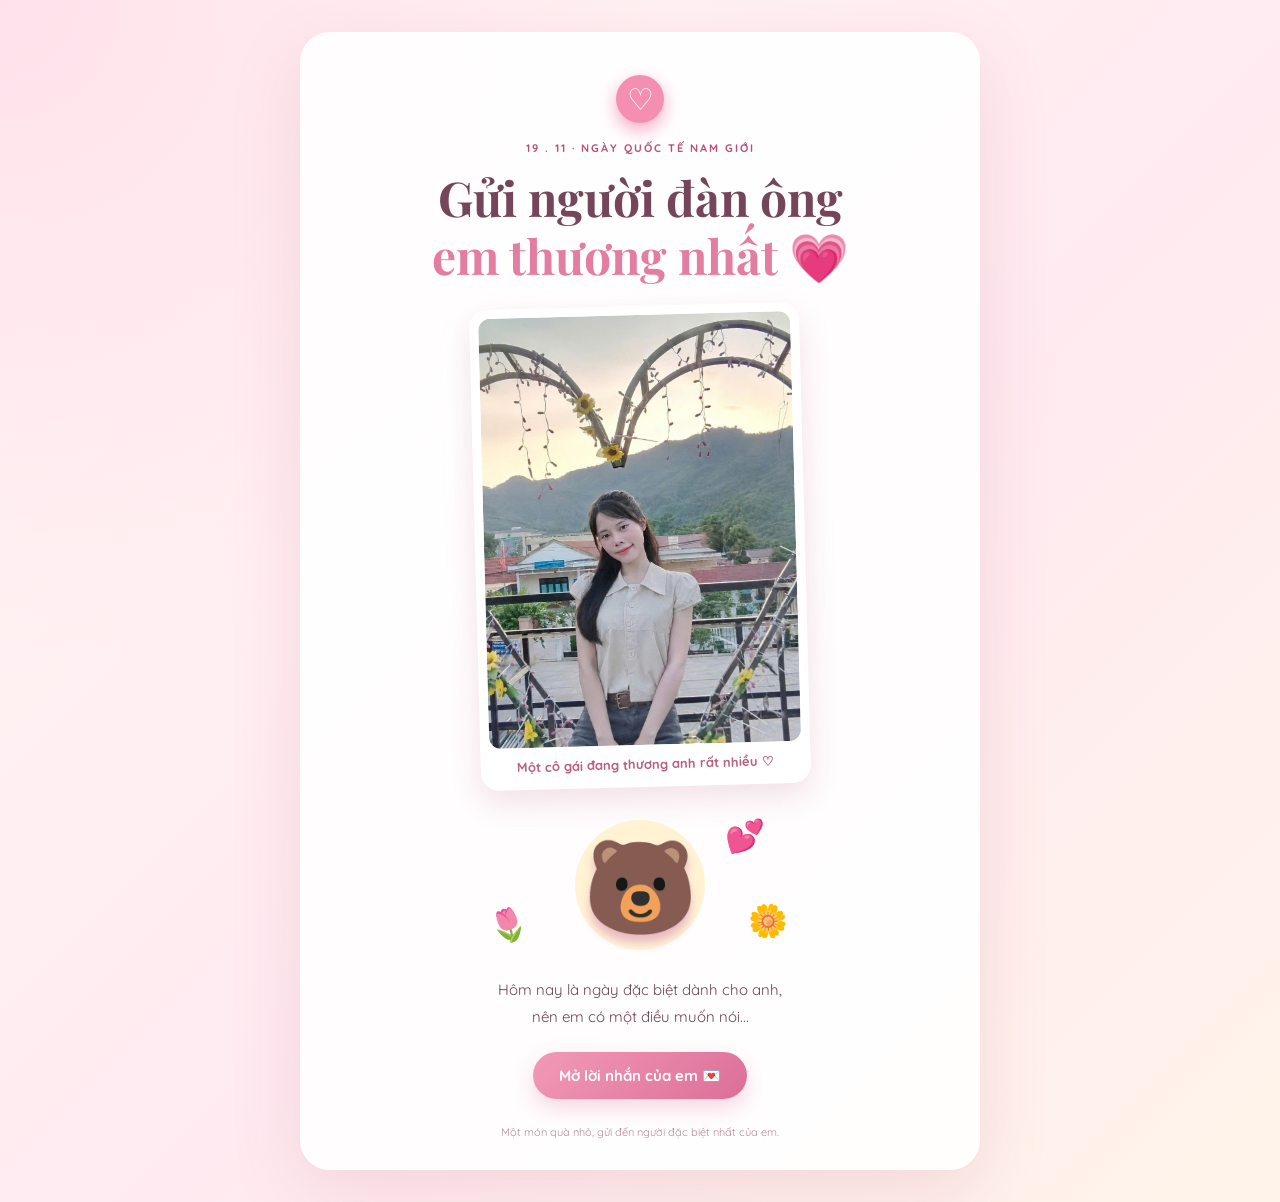
==== index.html @ 7b3e1432 "Add files via upload" ====
<!DOCTYPE html>
<html lang="vi">
<head>
  <meta charset="UTF-8">
  <meta name="viewport" content="width=device-width, initial-scale=1.0">
  <meta name="theme-color" content="#fff0f5">
  <title>Gửi chồng yêu của em 💗</title>
  <link rel="stylesheet" href="style.css">
</head>
<body>
  <div class="floating-hearts" aria-hidden="true"></div>
  <main class="card">
    <div class="top-heart">♡</div>
    <p class="eyebrow">19 . 11 · NGÀY QUỐC TẾ NAM GIỚI</p>
    <h1>Gửi người đàn ông<br><span>em thương nhất</span> 💗</h1>

    <div class="photo-frame">
      <img src="anh-em.jpg" alt="Ảnh của em gửi tặng chồng yêu">
      <span class="photo-caption">Một cô gái đang thương anh rất nhiều ♡</span>
    </div>

    <div class="illustration" aria-hidden="true">
      <div class="sun"></div><div class="bear">🐻</div>
      <div class="flower flower-one">🌷</div><div class="flower flower-two">🌼</div>
      <div class="little-heart">💕</div>
    </div>

    <p class="intro">Hôm nay là ngày đặc biệt dành cho anh,<br>nên em có một điều muốn nói...</p>
    <button id="openLetter" class="main-button">Mở lời nhắn của em 💌</button>

    <section id="letter" class="letter" aria-hidden="true">
      <div class="letter-line"></div>
      <h2>Chúc mừng ngày 19/11, chồng yêu! 🥰</h2>
      <p>Cảm ơn anh vì đã luôn ở bên em, yêu thương, quan tâm và cùng em đi qua những ngày vui buồn. Em mong anh luôn mạnh khỏe, bình an, công việc thuận lợi và lúc nào cũng giữ được nụ cười trên môi.</p>
      <p>Mong rằng mỗi ngày của anh đều có thật nhiều niềm vui, còn những mệt mỏi thì cứ để em cùng anh san sẻ nhé. Em không cần điều gì quá lớn lao, chỉ mong chúng mình luôn yêu thương, tôn trọng và nắm tay nhau thật lâu.</p>
      <p class="signature">Em thương anh nhiều lắm! 💗</p>
      <div class="kiss">💋</div>
    </section>
    <p class="footer">Một món quà nhỏ, gửi đến người đặc biệt nhất của em.</p>
  </main>
  <script src="script.js"></script>
</body>
</html>
---- style.css ----
@import url('https://fonts.googleapis.com/css2?family=Quicksand:wght@400;500;600;700&family=Playfair+Display:wght@600;700&display=swap');
:root{--pink:#f48fb1;--deep:#b94f78;--ink:#684653}
*{box-sizing:border-box}
body{margin:0;min-height:100vh;padding:32px 16px;display:grid;place-items:center;overflow-x:hidden;background:radial-gradient(circle at top left,#ffe1eb,transparent 38%),linear-gradient(135deg,#fff7f4,#ffeaf1 55%,#fff4e9);color:var(--ink);font-family:'Quicksand',sans-serif}
.card{position:relative;width:min(100%,680px);padding:42px clamp(22px,6vw,58px) 30px;text-align:center;background:rgba(255,255,255,.9);border:1px solid rgba(255,255,255,.9);border-radius:30px;box-shadow:0 22px 70px rgba(181,91,126,.16);animation:appear .9s ease both;z-index:1}
.top-heart{width:48px;height:48px;margin:0 auto 18px;display:grid;place-items:center;color:white;background:var(--pink);border-radius:50%;font-size:30px;box-shadow:0 7px 18px #f4a9c2}
.eyebrow{color:var(--deep);font-size:11px;letter-spacing:2px;font-weight:700}
h1{margin:14px 0 22px;font-family:'Playfair Display',serif;font-size:clamp(31px,6vw,48px);line-height:1.2;color:#75465a}
h1 span{color:#e47da2}
.photo-frame{width:min(100%,330px);margin:0 auto 20px;padding:9px 9px 15px;background:#fff;border-radius:18px;box-shadow:0 12px 30px rgba(181,91,126,.18);transform:rotate(-1.5deg)}
.photo-frame img{display:block;width:100%;max-height:430px;object-fit:cover;object-position:center 38%;border-radius:12px}
.photo-caption{display:block;margin-top:11px;color:#b85f82;font-size:13px;font-weight:700}
.illustration{height:155px;position:relative;display:grid;place-items:center;margin:8px auto 14px;max-width:340px}
.sun{position:absolute;width:130px;height:130px;border-radius:50%;background:#fff0c9;opacity:.8}
.bear{position:relative;z-index:1;font-size:92px;filter:drop-shadow(0 8px 5px #e9b8c4)}
.flower,.little-heart{position:absolute;font-size:32px}.flower-one{left:18px;bottom:18px;transform:rotate(-15deg)}.flower-two{right:22px;bottom:22px}.little-heart{right:45px;top:8px;animation:pulse 1.5s infinite}
.intro{line-height:1.8;font-size:15px;margin:12px 0 22px}
.main-button{border:0;border-radius:999px;padding:14px 26px;color:white;background:linear-gradient(135deg,#f29ab7,#dc6e98);font:700 15px 'Quicksand',sans-serif;cursor:pointer;box-shadow:0 9px 22px rgba(220,110,152,.28);transition:transform .2s,box-shadow .2s}
.main-button:hover{transform:translateY(-3px);box-shadow:0 13px 25px rgba(220,110,152,.35)}
.letter{display:none;margin-top:28px;padding:25px 22px;text-align:left;background:#fff6f8;border:1px dashed #efadc3;border-radius:20px;line-height:1.85;font-size:14px}
.letter.show{display:block;animation:letterIn .7s ease both}
.letter h2{margin:0 0 14px;text-align:center;color:#c65e85;font-size:21px}.letter p{margin:12px 0}.signature{text-align:center;color:#c65e85;font-weight:700;font-size:17px}.kiss{text-align:center;font-size:28px}
.footer{margin:26px 0 0;font-size:11px;color:#b58b9a}
.floating-hearts{position:fixed;inset:0;overflow:hidden;pointer-events:none}.heart{position:absolute;bottom:-35px;color:#ed9bb7;animation:floatUp linear forwards;opacity:.7}
@keyframes appear{from{opacity:0;transform:translateY(18px)}to{opacity:1;transform:translateY(0)}}
@keyframes letterIn{from{opacity:0;transform:translateY(12px)}to{opacity:1;transform:translateY(0)}}
@keyframes pulse{50%{transform:scale(1.2)}}@keyframes floatUp{to{transform:translateY(-110vh) rotate(25deg);opacity:0}}
@media(max-width:480px){body{padding:16px 12px}.card{padding:30px 20px 24px;border-radius:24px}.photo-frame{width:min(100%,290px)}.photo-frame img{max-height:390px}.letter{padding:20px 16px}}
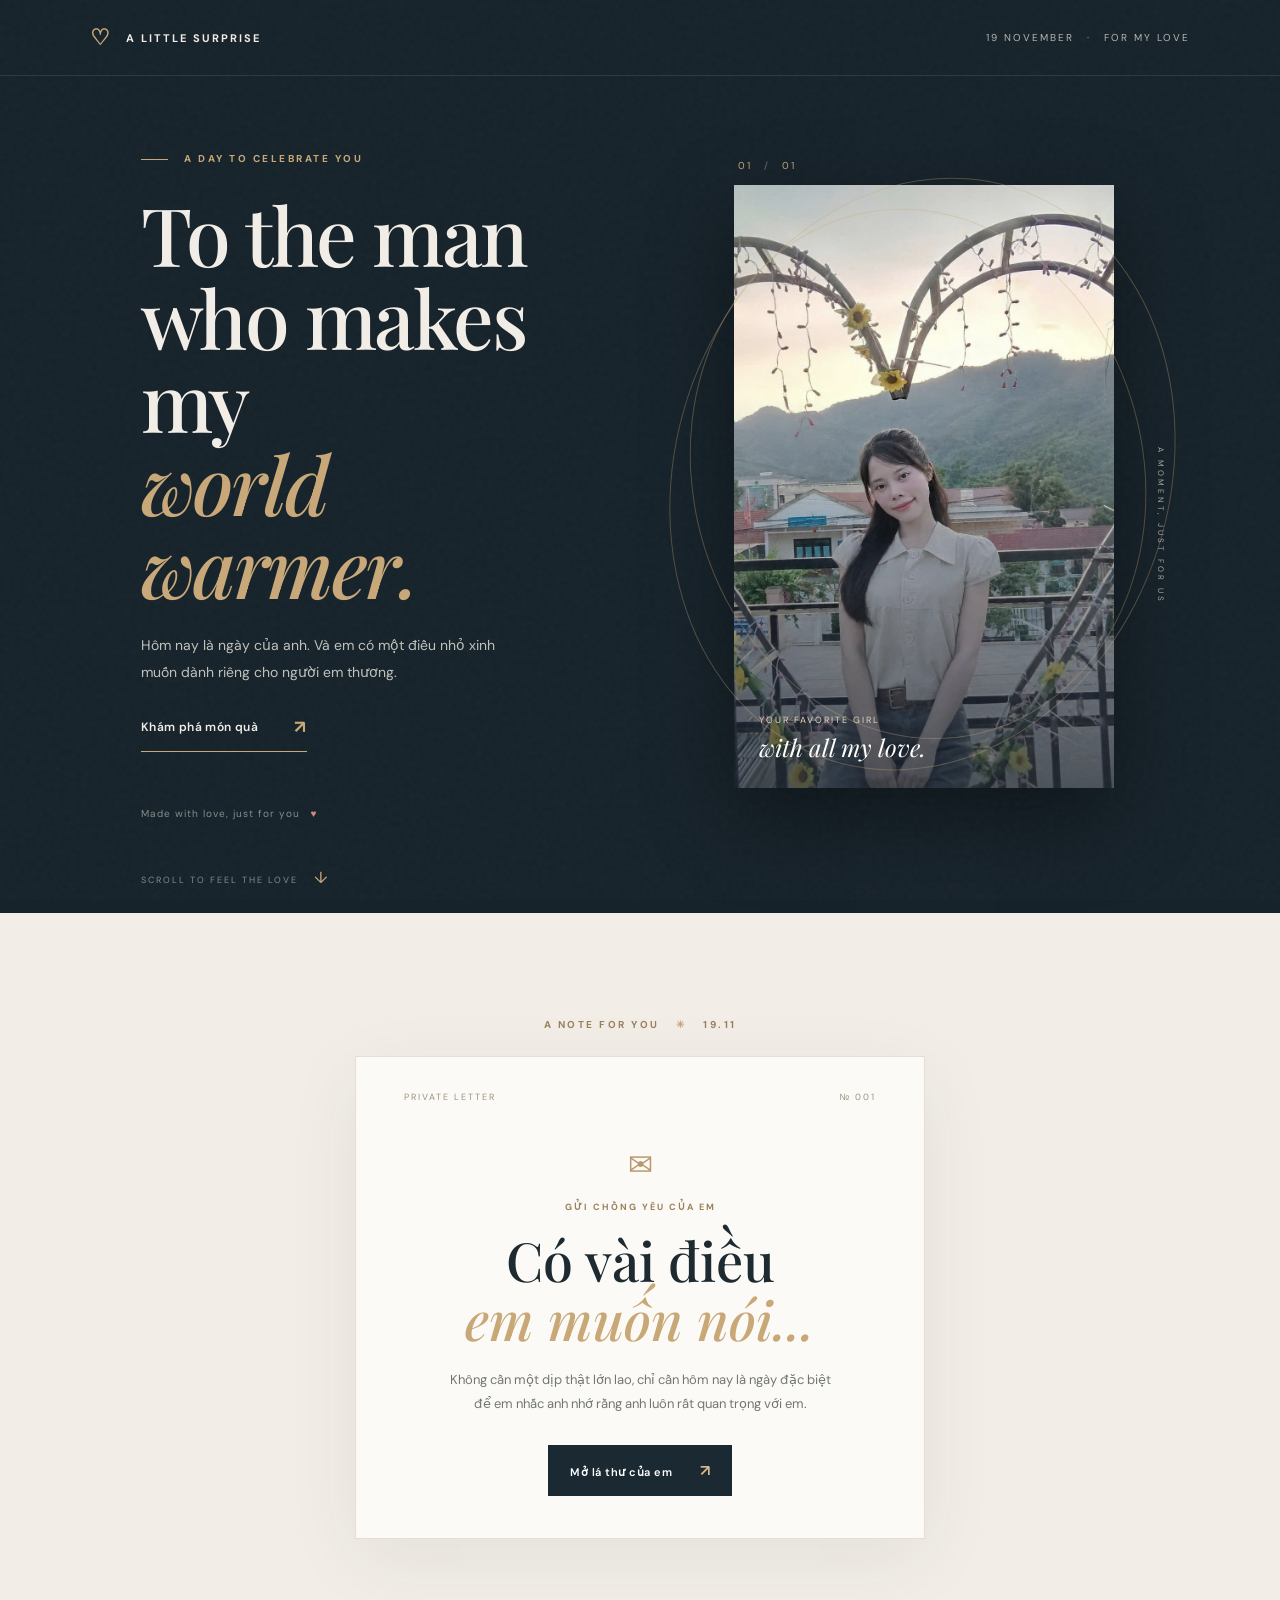
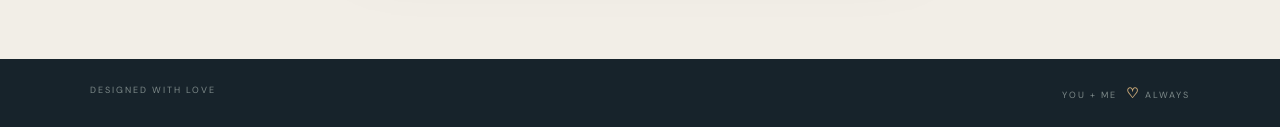
==== commit 6c8a3218: "Add files via upload" ====
--- a/index.html
+++ b/index.html
@@ -3,41 +3,68 @@
 <head>
   <meta charset="UTF-8">
   <meta name="viewport" content="width=device-width, initial-scale=1.0">
-  <meta name="theme-color" content="#fff0f5">
-  <title>Gửi chồng yêu của em 💗</title>
+  <meta name="theme-color" content="#111a22">
+  <title>For You — 19.11</title>
+  <link rel="preconnect" href="https://fonts.googleapis.com">
+  <link rel="preconnect" href="https://fonts.gstatic.com" crossorigin>
+  <link href="https://fonts.googleapis.com/css2?family=DM+Sans:wght@400;500;600;700&family=Playfair+Display:ital,wght@0,500;0,600;0,700;1,500;1,600&display=swap" rel="stylesheet">
   <link rel="stylesheet" href="style.css">
 </head>
 <body>
-  <div class="floating-hearts" aria-hidden="true"></div>
-  <main class="card">
-    <div class="top-heart">♡</div>
-    <p class="eyebrow">19 . 11 · NGÀY QUỐC TẾ NAM GIỚI</p>
-    <h1>Gửi người đàn ông<br><span>em thương nhất</span> 💗</h1>
+  <div class="grain" aria-hidden="true"></div>
+  <header class="nav">
+    <a class="brand" href="#" aria-label="Trang chủ"><span class="brand-mark">♡</span> A LITTLE SURPRISE</a>
+    <span class="nav-date">19 NOVEMBER <i>·</i> FOR MY LOVE</span>
+  </header>
 
-    <div class="photo-frame">
-      <img src="anh-em.jpg" alt="Ảnh của em gửi tặng chồng yêu">
-      <span class="photo-caption">Một cô gái đang thương anh rất nhiều ♡</span>
-    </div>
+  <main>
+    <section class="hero">
+      <div class="hero-copy">
+        <p class="eyebrow"><span></span> A DAY TO CELEBRATE YOU</p>
+        <h1>To the man<br>who makes my<br><em>world warmer.</em></h1>
+        <p class="lead">Hôm nay là ngày của anh. Và em có một điều nhỏ xinh muốn dành riêng cho người em thương.</p>
+        <button class="discover" id="discover">
+          <span>Khám phá món quà</span><b>↗</b>
+        </button>
+        <div class="micro-note">Made with love, just for you <span>♥</span></div>
+      </div>
 
-    <div class="illustration" aria-hidden="true">
-      <div class="sun"></div><div class="bear">🐻</div>
-      <div class="flower flower-one">🌷</div><div class="flower flower-two">🌼</div>
-      <div class="little-heart">💕</div>
-    </div>
+      <div class="portrait-wrap">
+        <div class="portrait-index">01 <span>/</span> 01</div>
+        <div class="portrait">
+          <img src="anh-em.jpg" alt="Một bức ảnh em gửi tặng anh">
+          <div class="photo-shade"></div>
+          <div class="portrait-caption"><span>YOUR FAVORITE GIRL</span><strong>with all my love.</strong></div>
+        </div>
+        <div class="orbit orbit-one"></div><div class="orbit orbit-two"></div>
+        <div class="side-word">A MOMENT, JUST FOR US</div>
+      </div>
+      <div class="scroll-cue">SCROLL TO FEEL THE LOVE <span>↓</span></div>
+    </section>
 
-    <p class="intro">Hôm nay là ngày đặc biệt dành cho anh,<br>nên em có một điều muốn nói...</p>
-    <button id="openLetter" class="main-button">Mở lời nhắn của em 💌</button>
+    <section class="message-section" id="message">
+      <div class="section-kicker">A NOTE FOR YOU <span>✳</span> 19.11</div>
+      <div class="message-card">
+        <div class="card-top"><span>PRIVATE LETTER</span><span>№ 001</span></div>
+        <div class="envelope-icon">✉</div>
+        <p class="small-title">GỬI CHỒNG YÊU CỦA EM</p>
+        <h2>Có vài điều<br><em>em muốn nói...</em></h2>
+        <p class="card-intro">Không cần một dịp thật lớn lao, chỉ cần hôm nay là ngày đặc biệt để em nhắc anh nhớ rằng anh luôn rất quan trọng với em.</p>
+        <button class="open-letter" id="openLetter">Mở lá thư của em <span>↗</span></button>
+      </div>
+      <article class="letter" id="letter" aria-hidden="true">
+        <div class="letter-top"><span>MY DEAREST HUSBAND</span><span>19 · 11</span></div>
+        <h3>Chúc mừng ngày của anh,<br><em>người em thương.</em></h3>
+        <p>Chúc anh luôn mạnh khỏe, bình an, công việc thuận lợi và có thật nhiều niềm vui trong cuộc sống. Mong những điều tốt đẹp nhất sẽ luôn tìm đến với anh.</p>
+        <p>Cảm ơn anh vì đã xuất hiện trong cuộc đời em. Em mong dù ngày vui hay những lúc khó khăn, chúng mình vẫn luôn biết lắng nghe, bao dung và nắm tay nhau đi tiếp.</p>
+        <p>Em không hứa ngày nào cũng hoàn hảo, nhưng em hứa sẽ luôn trân trọng tình yêu này và cố gắng cùng anh xây dựng những ngày tháng thật hạnh phúc.</p>
+        <div class="signoff">Thương anh thật nhiều, <span>vợ của anh ♥</span></div>
+        <div class="letter-stamp">WITH<br>LOVE</div>
+      </article>
+    </section>
+  </main>
 
-    <section id="letter" class="letter" aria-hidden="true">
-      <div class="letter-line"></div>
-      <h2>Chúc mừng ngày 19/11, chồng yêu! 🥰</h2>
-      <p>Cảm ơn anh vì đã luôn ở bên em, yêu thương, quan tâm và cùng em đi qua những ngày vui buồn. Em mong anh luôn mạnh khỏe, bình an, công việc thuận lợi và lúc nào cũng giữ được nụ cười trên môi.</p>
-      <p>Mong rằng mỗi ngày của anh đều có thật nhiều niềm vui, còn những mệt mỏi thì cứ để em cùng anh san sẻ nhé. Em không cần điều gì quá lớn lao, chỉ mong chúng mình luôn yêu thương, tôn trọng và nắm tay nhau thật lâu.</p>
-      <p class="signature">Em thương anh nhiều lắm! 💗</p>
-      <div class="kiss">💋</div>
-    </section>
-    <p class="footer">Một món quà nhỏ, gửi đến người đặc biệt nhất của em.</p>
-  </main>
+  <footer><span>DESIGNED WITH LOVE</span><span>YOU + ME <b>♡</b> ALWAYS</span></footer>
   <script src="script.js"></script>
 </body>
 </html>
--- a/style.css
+++ b/style.css
@@ -1,28 +1,41 @@
-@import url('https://fonts.googleapis.com/css2?family=Quicksand:wght@400;500;600;700&family=Playfair+Display:wght@600;700&display=swap');
-:root{--pink:#f48fb1;--deep:#b94f78;--ink:#684653}
 *{box-sizing:border-box}
-body{margin:0;min-height:100vh;padding:32px 16px;display:grid;place-items:center;overflow-x:hidden;background:radial-gradient(circle at top left,#ffe1eb,transparent 38%),linear-gradient(135deg,#fff7f4,#ffeaf1 55%,#fff4e9);color:var(--ink);font-family:'Quicksand',sans-serif}
-.card{position:relative;width:min(100%,680px);padding:42px clamp(22px,6vw,58px) 30px;text-align:center;background:rgba(255,255,255,.9);border:1px solid rgba(255,255,255,.9);border-radius:30px;box-shadow:0 22px 70px rgba(181,91,126,.16);animation:appear .9s ease both;z-index:1}
-.top-heart{width:48px;height:48px;margin:0 auto 18px;display:grid;place-items:center;color:white;background:var(--pink);border-radius:50%;font-size:30px;box-shadow:0 7px 18px #f4a9c2}
-.eyebrow{color:var(--deep);font-size:11px;letter-spacing:2px;font-weight:700}
-h1{margin:14px 0 22px;font-family:'Playfair Display',serif;font-size:clamp(31px,6vw,48px);line-height:1.2;color:#75465a}
-h1 span{color:#e47da2}
-.photo-frame{width:min(100%,330px);margin:0 auto 20px;padding:9px 9px 15px;background:#fff;border-radius:18px;box-shadow:0 12px 30px rgba(181,91,126,.18);transform:rotate(-1.5deg)}
-.photo-frame img{display:block;width:100%;max-height:430px;object-fit:cover;object-position:center 38%;border-radius:12px}
-.photo-caption{display:block;margin-top:11px;color:#b85f82;font-size:13px;font-weight:700}
-.illustration{height:155px;position:relative;display:grid;place-items:center;margin:8px auto 14px;max-width:340px}
-.sun{position:absolute;width:130px;height:130px;border-radius:50%;background:#fff0c9;opacity:.8}
-.bear{position:relative;z-index:1;font-size:92px;filter:drop-shadow(0 8px 5px #e9b8c4)}
-.flower,.little-heart{position:absolute;font-size:32px}.flower-one{left:18px;bottom:18px;transform:rotate(-15deg)}.flower-two{right:22px;bottom:22px}.little-heart{right:45px;top:8px;animation:pulse 1.5s infinite}
-.intro{line-height:1.8;font-size:15px;margin:12px 0 22px}
-.main-button{border:0;border-radius:999px;padding:14px 26px;color:white;background:linear-gradient(135deg,#f29ab7,#dc6e98);font:700 15px 'Quicksand',sans-serif;cursor:pointer;box-shadow:0 9px 22px rgba(220,110,152,.28);transition:transform .2s,box-shadow .2s}
-.main-button:hover{transform:translateY(-3px);box-shadow:0 13px 25px rgba(220,110,152,.35)}
-.letter{display:none;margin-top:28px;padding:25px 22px;text-align:left;background:#fff6f8;border:1px dashed #efadc3;border-radius:20px;line-height:1.85;font-size:14px}
-.letter.show{display:block;animation:letterIn .7s ease both}
-.letter h2{margin:0 0 14px;text-align:center;color:#c65e85;font-size:21px}.letter p{margin:12px 0}.signature{text-align:center;color:#c65e85;font-weight:700;font-size:17px}.kiss{text-align:center;font-size:28px}
-.footer{margin:26px 0 0;font-size:11px;color:#b58b9a}
-.floating-hearts{position:fixed;inset:0;overflow:hidden;pointer-events:none}.heart{position:absolute;bottom:-35px;color:#ed9bb7;animation:floatUp linear forwards;opacity:.7}
-@keyframes appear{from{opacity:0;transform:translateY(18px)}to{opacity:1;transform:translateY(0)}}
-@keyframes letterIn{from{opacity:0;transform:translateY(12px)}to{opacity:1;transform:translateY(0)}}
-@keyframes pulse{50%{transform:scale(1.2)}}@keyframes floatUp{to{transform:translateY(-110vh) rotate(25deg);opacity:0}}
-@media(max-width:480px){body{padding:16px 12px}.card{padding:30px 20px 24px;border-radius:24px}.photo-frame{width:min(100%,290px)}.photo-frame img{max-height:390px}.letter{padding:20px 16px}}
+:root{--ink:#17232b;--cream:#f2eee7;--gold:#c9a878;--muted:#a7aaa5;--white:#fbfaf7}
+html{scroll-behavior:smooth}
+body{margin:0;background:var(--ink);color:var(--cream);font-family:'DM Sans',sans-serif;overflow-x:hidden}
+.grain{position:fixed;inset:0;pointer-events:none;opacity:.11;z-index:5;background-image:url("data:image/svg+xml,%3Csvg viewBox='0 0 180 180' xmlns='http://www.w3.org/2000/svg'%3E%3Cfilter id='n'%3E%3CfeTurbulence type='fractalNoise' baseFrequency='.9' numOctaves='3' stitchTiles='stitch'/%3E%3C/filter%3E%3Crect width='100%25' height='100%25' filter='url(%23n)' opacity='.24'/%3E%3C/svg%3E")}
+.nav{height:76px;padding:0 7vw;display:flex;align-items:center;justify-content:space-between;border-bottom:1px solid #ffffff18;position:relative;z-index:2}
+.brand{font-size:11px;letter-spacing:2px;color:var(--cream);text-decoration:none;font-weight:700}.brand-mark{color:var(--gold);font-size:22px;vertical-align:-3px;margin-right:9px}
+.nav-date{font-size:10px;letter-spacing:2px;color:#b6b7b1}.nav-date i{color:var(--gold);font-style:normal;margin:0 8px}
+.hero{min-height:calc(100vh - 76px);padding:7vh 11vw 90px;display:grid;grid-template-columns:1fr  .9fr;align-items:center;gap:7vw;position:relative;max-width:1500px;margin:auto}
+.eyebrow,.section-kicker{font-size:10px;letter-spacing:2.5px;color:var(--gold);font-weight:700}.eyebrow span{display:inline-block;width:27px;height:1px;background:var(--gold);vertical-align:middle;margin-right:12px}
+h1,h2,h3{font-family:'Playfair Display',serif;font-weight:500}
+h1{font-size:clamp(48px,6.3vw,88px);line-height:1.03;letter-spacing:-2.5px;margin:27px 0 25px}
+h1 em,h2 em,h3 em{color:var(--gold);font-weight:500}
+.lead{max-width:390px;color:#c0c2bd;font-size:14px;line-height:1.9}
+.discover{margin-top:30px;padding:0 0 12px;border:0;border-bottom:1px solid var(--gold);background:none;color:var(--cream);font:600 12px 'DM Sans';letter-spacing:.4px;cursor:pointer;display:flex;gap:36px;align-items:center}.discover b{color:var(--gold);font-size:18px}
+.micro-note{margin-top:55px;color:#858d8b;font-size:10px;letter-spacing:1px}.micro-note span{color:#d18a7a;margin-left:7px}
+.portrait-wrap{position:relative;width:min(100%,430px);justify-self:center;padding:20px 25px 35px}
+.portrait-index{font-size:10px;letter-spacing:2px;color:var(--gold);margin:0 0 13px 4px}.portrait-index span{color:#687276;margin:0 7px}
+.portrait{height:min(67vh,610px);min-height:420px;position:relative;overflow:hidden;background:#344149;box-shadow:0 30px 80px #0006}
+.portrait img{width:100%;height:100%;object-fit:cover;object-position:center 36%;display:block;filter:saturate(.83)}
+.photo-shade{position:absolute;inset:35% 0 0;background:linear-gradient(transparent,#111a22a8)}
+.portrait-caption{position:absolute;bottom:25px;left:25px;display:flex;flex-direction:column;gap:5px}.portrait-caption span{font-size:9px;letter-spacing:2px;color:#e3d5bd}.portrait-caption strong{font:italic 24px 'Playfair Display';color:#fff}
+.orbit{position:absolute;border:1px solid #c9a87855;border-radius:50%;pointer-events:none}.orbit-one{width:105%;height:78%;top:10%;left:-4%;transform:rotate(-13deg)}.orbit-two{width:115%;height:88%;top:5%;left:-8%;transform:rotate(18deg)}
+.side-word{position:absolute;right:-27px;top:45%;writing-mode:vertical-rl;font-size:8px;letter-spacing:3px;color:#a6a69e}
+.scroll-cue{position:absolute;bottom:25px;left:11vw;color:#818c8c;font-size:9px;letter-spacing:2px}.scroll-cue span{color:var(--gold);margin-left:12px;font-size:16px}
+.message-section{background:var(--cream);color:var(--ink);padding:105px 20px 120px;display:flex;flex-direction:column;align-items:center}
+.section-kicker{color:#9b805b;margin-bottom:25px}.section-kicker span{padding:0 12px;color:#c6a477}
+.message-card{width:min(100%,570px);padding:34px 48px 42px;background:#fbfaf7;box-shadow:0 20px 70px #26313b12;text-align:center;position:relative;border:1px solid #e4ded3}
+.card-top,.letter-top{display:flex;justify-content:space-between;font-size:9px;letter-spacing:2px;color:#9c927f}
+.envelope-icon{font-size:30px;color:#b99769;margin:42px 0 17px}
+.small-title{font-size:9px;letter-spacing:2px;color:#9b805b;font-weight:700}
+h2{font-size:clamp(38px,5vw,54px);line-height:1.1;margin:18px 0;color:#1d2a30}
+.card-intro{max-width:390px;margin:0 auto;color:#737773;font-size:13px;line-height:1.9}
+.open-letter{margin-top:28px;border:0;background:#1b2a32;color:#fff;padding:15px 22px;font:600 11px 'DM Sans';letter-spacing:.5px;cursor:pointer;transition:.25s}.open-letter:hover{background:#9b805b;transform:translateY(-2px)}.open-letter span{color:#d6b98e;margin-left:24px;font-size:16px}
+.letter{display:none;position:relative;width:min(100%,700px);margin-top:28px;padding:45px clamp(24px,7vw,70px);background:#fbfaf7;border:1px solid #e2dbce;box-shadow:0 20px 60px #26313b14;line-height:1.95;color:#535b58;font-size:14px}
+.letter.visible{display:block;animation:unfold .7s ease both}.letter h3{font-size:clamp(32px,4vw,45px);line-height:1.2;color:#1d2a30;margin:35px 0 25px}.letter p{max-width:540px}.signoff{margin-top:35px;color:#8e7656;font:italic 18px 'Playfair Display';display:flex;flex-direction:column}.signoff span{font-size:22px;color:#25343a;margin-top:5px}
+.letter-stamp{position:absolute;right:35px;bottom:35px;border:1px solid #c9a878;border-radius:50%;width:66px;height:66px;display:grid;place-content:center;text-align:center;color:#a68a61;font-size:9px;letter-spacing:2px;line-height:1.4;transform:rotate(12deg)}
+footer{padding:25px 7vw;display:flex;justify-content:space-between;color:#7d8989;font-size:9px;letter-spacing:2px}footer b{color:var(--gold);font-size:14px;margin-left:5px}
+@keyframes unfold{from{opacity:0;transform:translateY(22px) scale(.985)}to{opacity:1;transform:translateY(0) scale(1)}}
+@media(max-width:800px){.nav{height:65px;padding:0 6vw}.nav-date{font-size:8px;letter-spacing:1px}.hero{padding:55px 8vw 75px;grid-template-columns:1fr;gap:40px}.hero-copy{order:1}.portrait-wrap{order:0;width:min(82%,390px)}.portrait{height:470px;min-height:0}h1{font-size:clamp(48px,12vw,70px)}.micro-note{margin-top:30px}.scroll-cue{left:8vw}.message-section{padding:75px 16px 85px}.message-card{padding:30px 23px 36px}.letter{padding:32px 24px 105px}.letter-stamp{right:22px;bottom:20px}footer{padding:22px 6vw;font-size:8px}}
+@media(max-width:390px){.nav-date{letter-spacing:.4px}.portrait{height:410px}.portrait-wrap{width:90%}}
